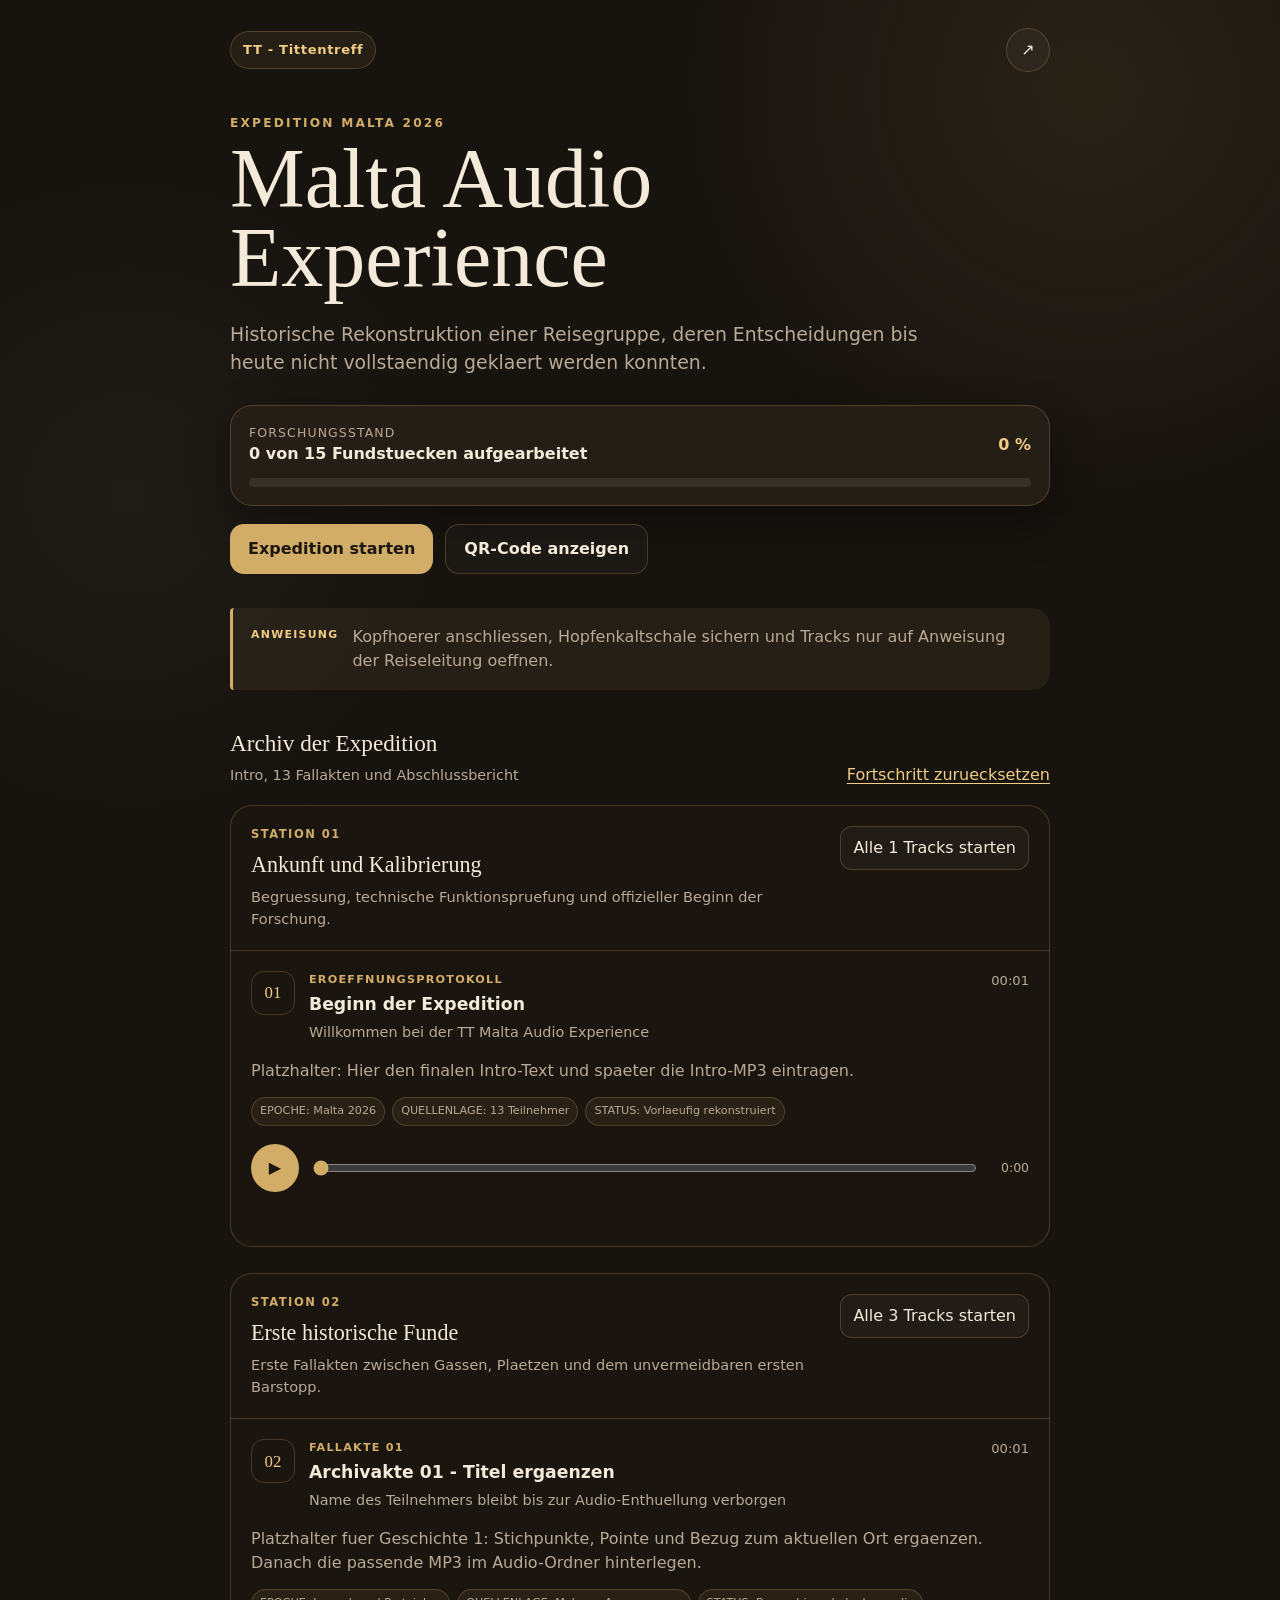
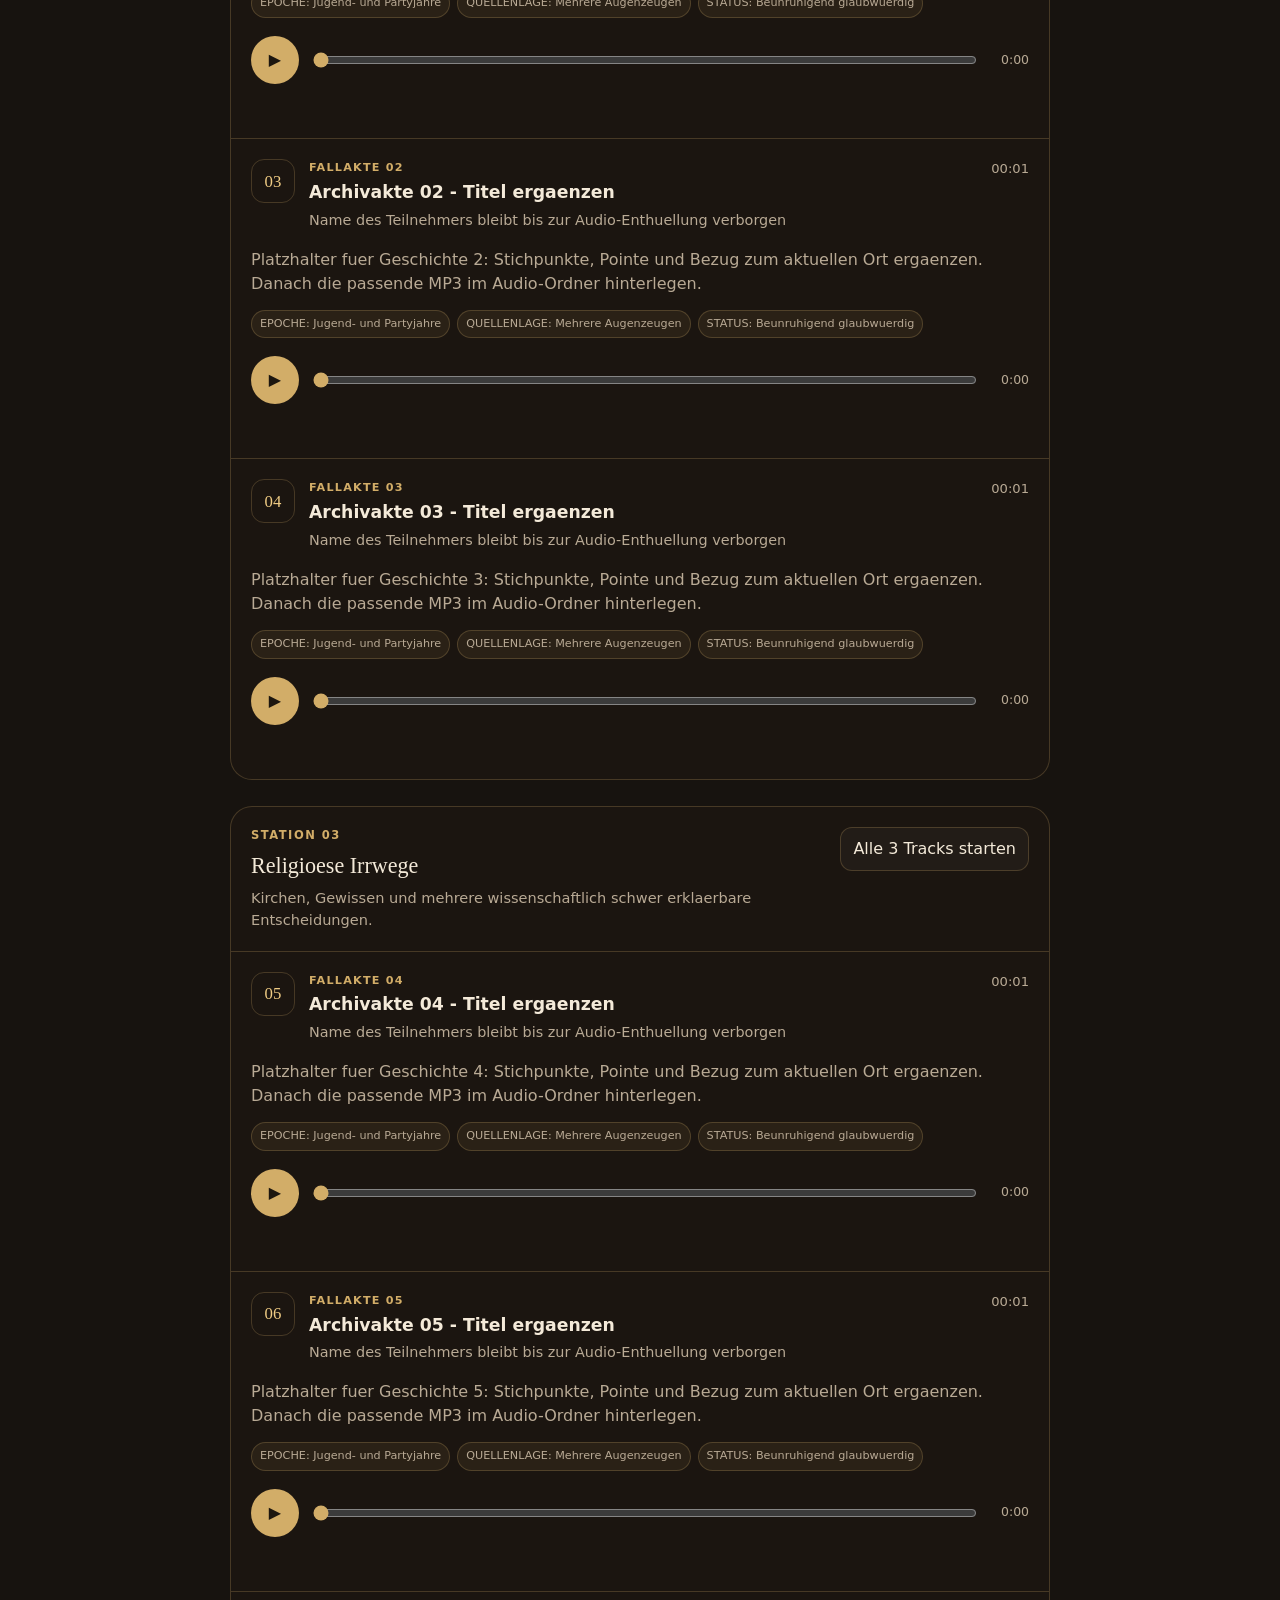
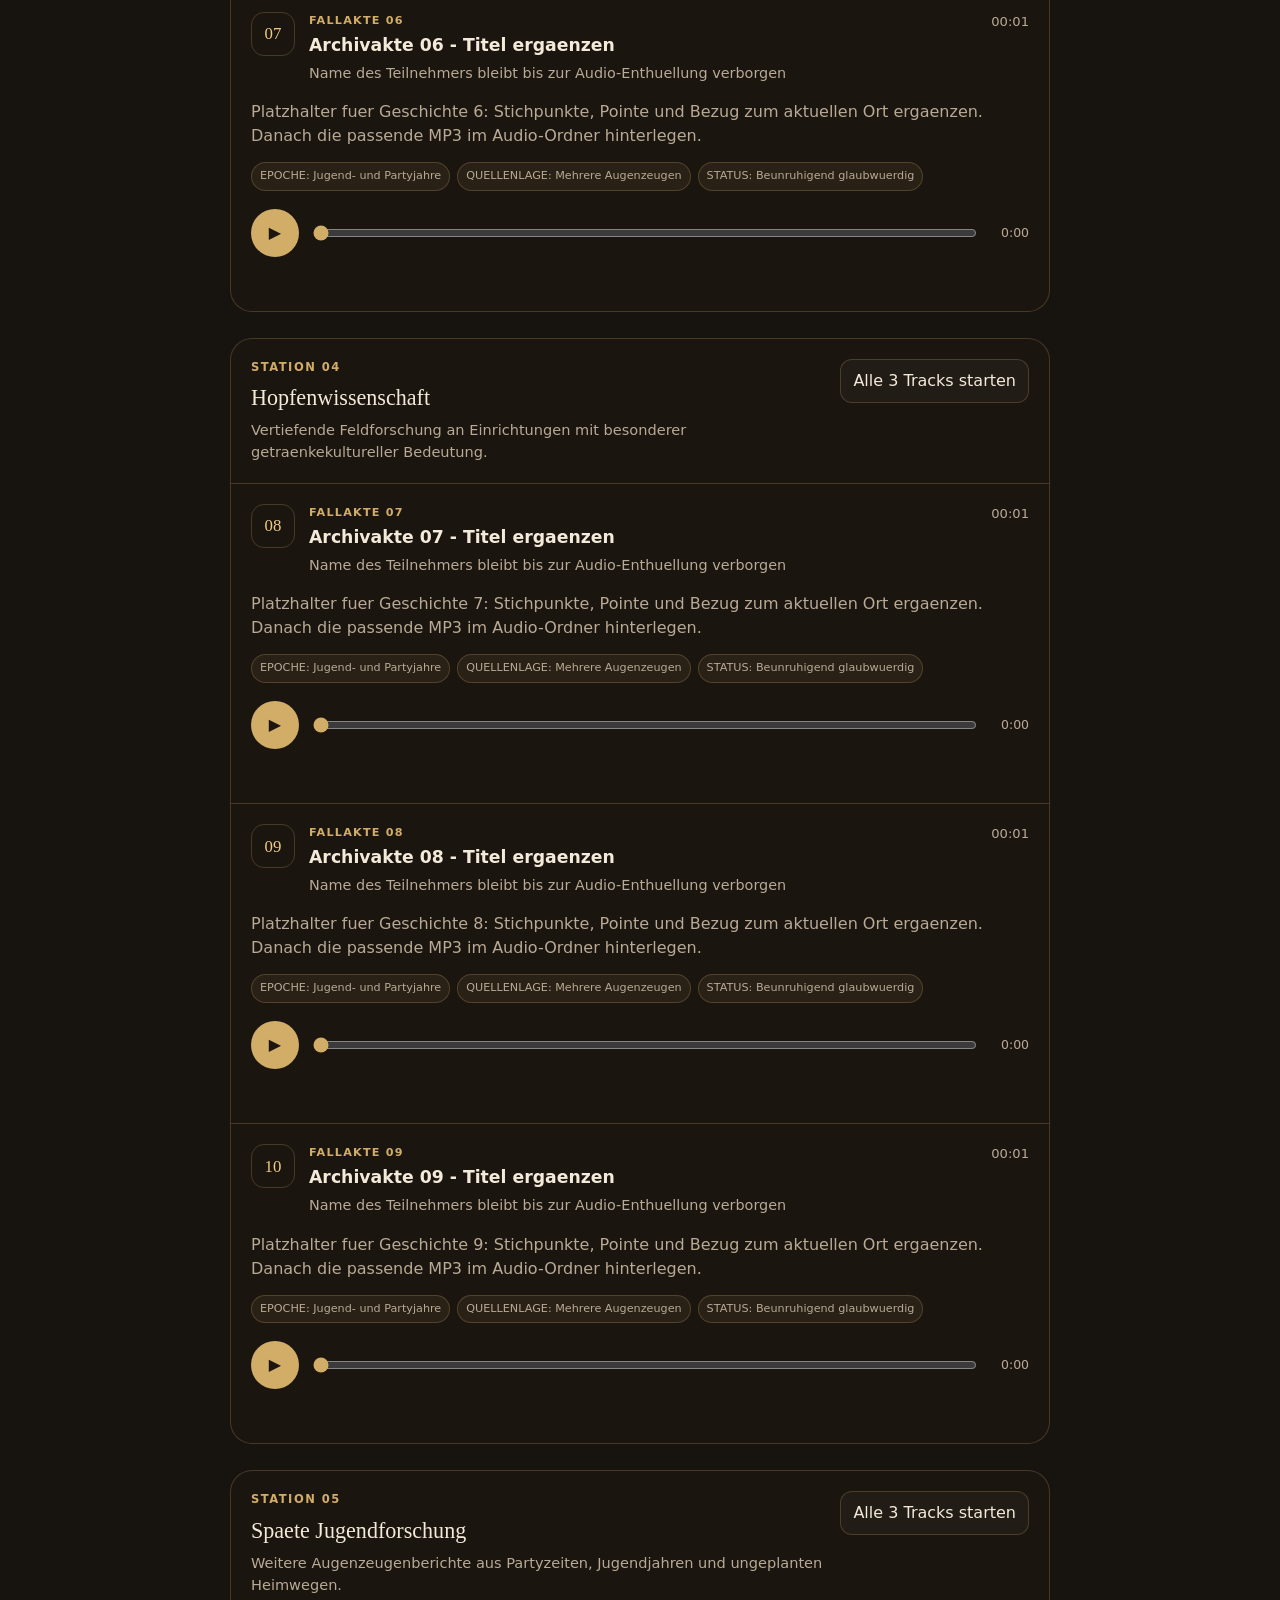
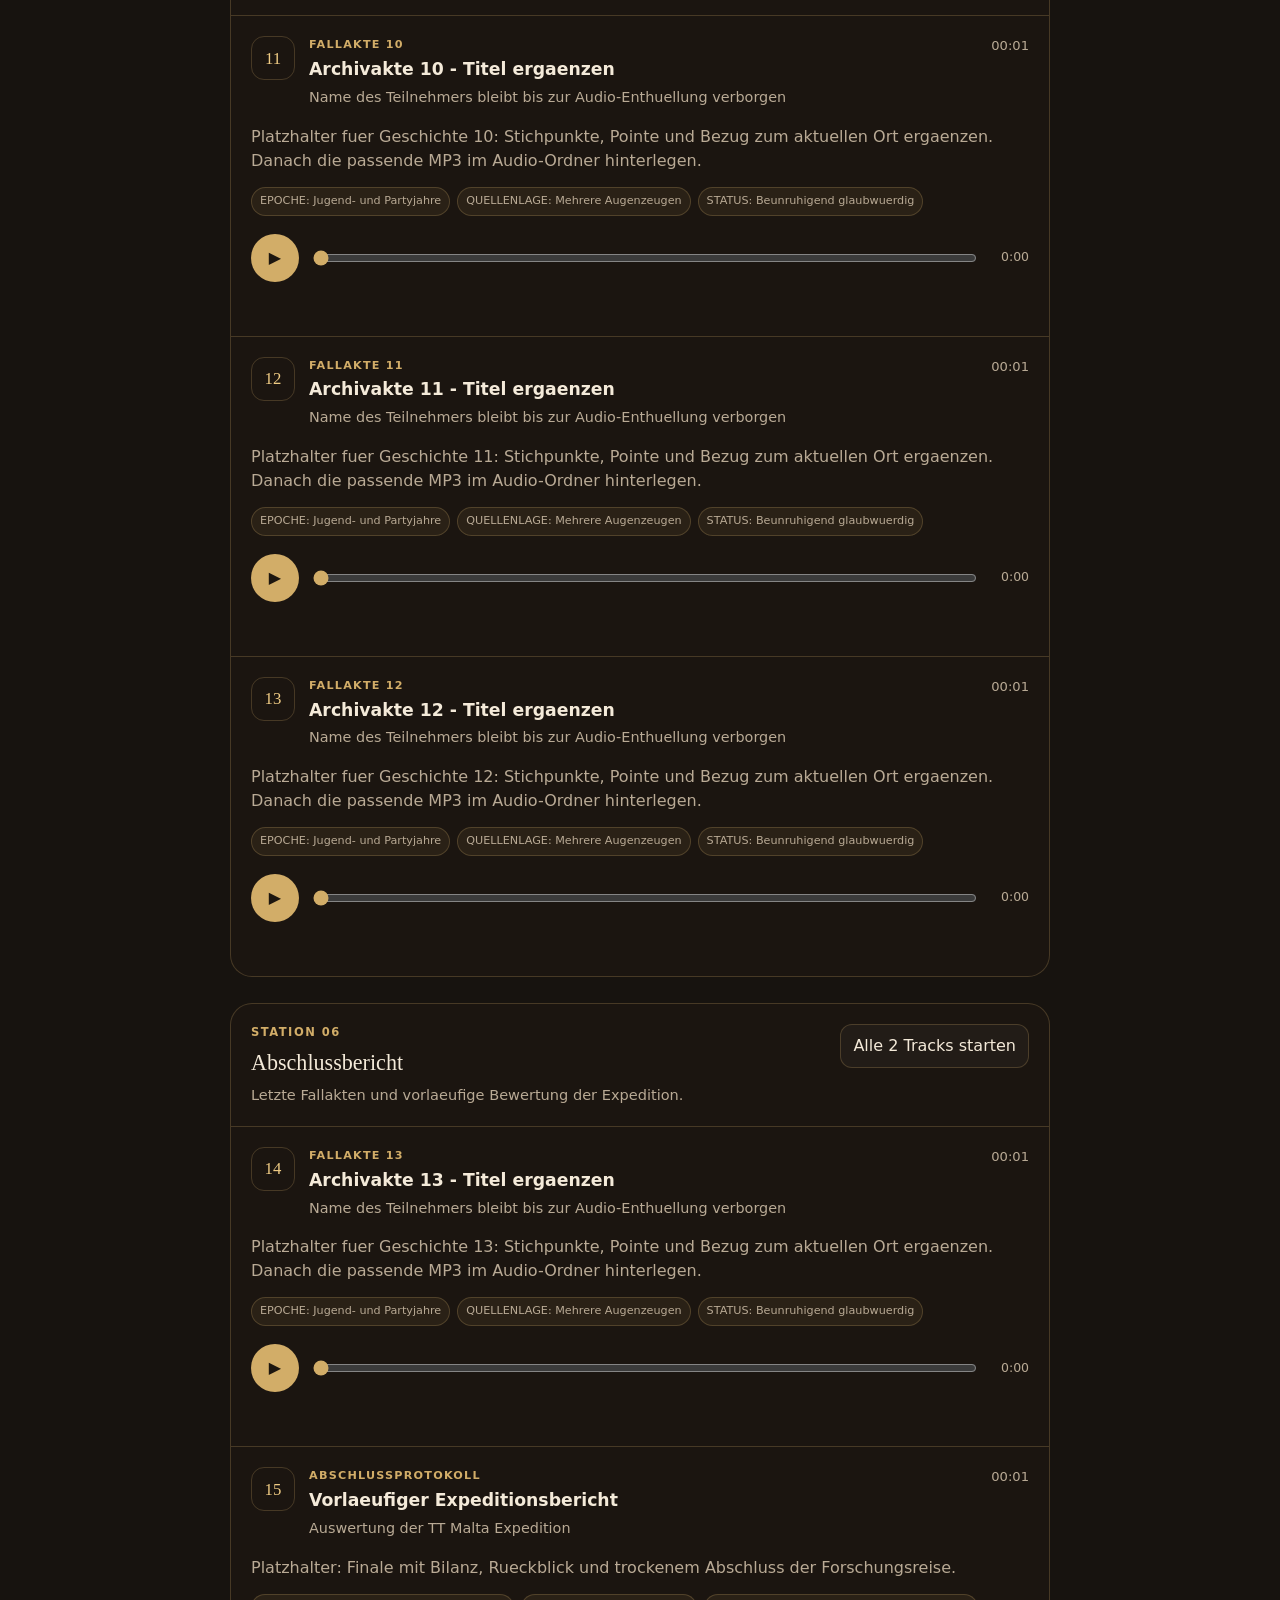
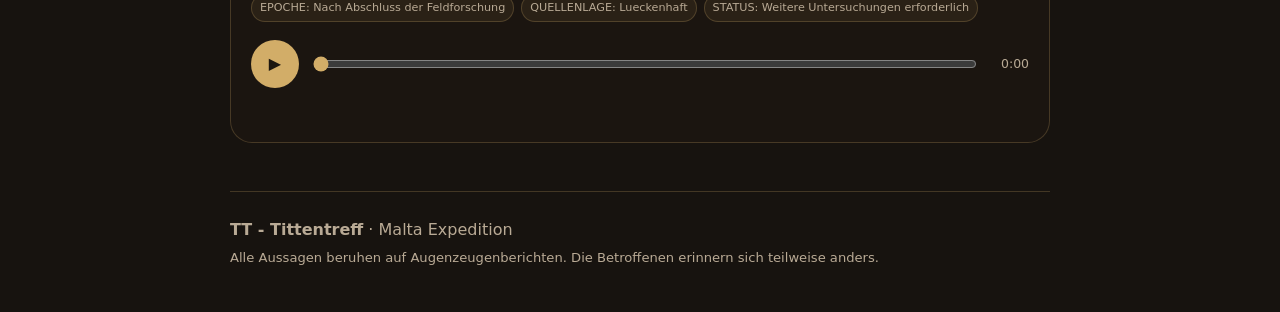
==== index.html @ 0d052f30 "Add files via upload" ====
<!doctype html>
<html lang="de">
<head>
  <meta charset="utf-8">
  <meta name="viewport" content="width=device-width, initial-scale=1, viewport-fit=cover">
  <meta name="theme-color" content="#17130f">
  <meta name="description" content="Mobiler Audio Guide der TT Malta Expedition">
  <link rel="manifest" href="manifest.webmanifest">
  <link rel="icon" href="assets/icon-192.png">
  <link rel="stylesheet" href="styles.css">
  <title>TT Malta Audio Experience</title>
</head>
<body>
  <div class="ambient" aria-hidden="true"></div>

  <header class="hero">
    <div class="hero__topline">
      <span class="group-badge" id="groupBadge">TT &middot; Tittentreff</span>
      <button class="icon-button" id="shareButton" type="button" aria-label="Seite teilen" title="Seite teilen">
        <span aria-hidden="true">&#8599;</span>
      </button>
    </div>

    <p class="eyebrow" id="editionLabel">EXPEDITION MALTA 2026</p>
    <h1 id="siteTitle">Malta Audio Experience</h1>
    <p class="hero__text" id="siteSubtitle">
      Historische Rekonstruktion einer Reisegruppe, deren Entscheidungen bis heute nicht vollstaendig geklaert werden konnten.
    </p>

    <div class="progress-card" aria-live="polite">
      <div>
        <span class="progress-card__label">Forschungsstand</span>
        <strong id="progressText">0 von 15 Fundstuecken aufgearbeitet</strong>
      </div>
      <span class="progress-card__percent" id="progressPercent">0 %</span>
      <div class="progress-track" aria-hidden="true">
        <div class="progress-fill" id="progressFill"></div>
      </div>
    </div>

    <div class="hero__actions">
      <a class="button button--primary" href="#tracks">Expedition starten</a>
      <a class="button button--ghost" href="qr.html">QR-Code anzeigen</a>
    </div>
  </header>

  <main id="tracks" class="content">
    <section class="notice" aria-label="Hinweis">
      <span class="notice__stamp">ANWEISUNG</span>
      <p id="guideInstruction">
        Kopfhoerer anschliessen, Hopfenkaltschale sichern und Tracks nur auf Anweisung der Reiseleitung oeffnen.
      </p>
    </section>

    <div class="toolbar">
      <div>
        <p class="toolbar__title">Archiv der Expedition</p>
        <p class="toolbar__subtitle">Intro, 13 Fallakten und Abschlussbericht</p>
      </div>
      <button id="resetButton" class="text-button" type="button">Fortschritt zuruecksetzen</button>
    </div>

    <div id="stationsContainer" class="stations" aria-live="polite">
      <div class="loading">Archiv wird geladen...</div>
    </div>
  </main>

  <footer class="footer">
    <p><strong id="footerGroup">TT &middot; Tittentreff</strong> &middot; Malta Expedition</p>
    <p class="footer__small">Alle Aussagen beruhen auf Augenzeugenberichten. Die Betroffenen erinnern sich teilweise anders.</p>
  </footer>

  <div class="toast" id="toast" role="status" aria-live="polite"></div>
  <script src="app.js" defer></script>
</body>
</html>
---- styles.css ----
:root {
  --bg: #17130f;
  --bg-soft: #211a14;
  --panel: rgba(39, 31, 24, 0.94);
  --text: #f4ead9;
  --muted: #b9aa95;
  --accent: #d2ad68;
  --accent-strong: #f0cc84;
  --line: rgba(210, 173, 104, 0.24);
  --success: #9fbc8f;
  --shadow: 0 16px 42px rgba(0, 0, 0, 0.34);
  --radius: 22px;
}

* { box-sizing: border-box; }
html { scroll-behavior: smooth; }
body {
  margin: 0;
  min-width: 320px;
  background: var(--bg);
  color: var(--text);
  font-family: Inter, ui-sans-serif, system-ui, -apple-system, BlinkMacSystemFont, "Segoe UI", sans-serif;
  line-height: 1.5;
}
button, a { -webkit-tap-highlight-color: transparent; }
button { font: inherit; }
.ambient {
  position: fixed;
  inset: 0;
  pointer-events: none;
  background:
    radial-gradient(circle at 85% 10%, rgba(210, 173, 104, 0.10), transparent 32%),
    radial-gradient(circle at 10% 55%, rgba(255, 255, 255, 0.035), transparent 30%);
  z-index: -1;
}
.hero, .content, .footer { width: min(100% - 32px, 820px); margin-inline: auto; }
.hero { padding: 28px 0 34px; }
.hero__topline { display: flex; align-items: center; justify-content: space-between; gap: 16px; }
.group-badge, .status-badge, .meta-chip {
  display: inline-flex;
  align-items: center;
  width: fit-content;
  border: 1px solid var(--line);
  border-radius: 999px;
  background: rgba(210, 173, 104, 0.08);
  color: var(--accent-strong);
}
.group-badge { padding: 8px 12px; font-size: 0.82rem; font-weight: 750; letter-spacing: 0.05em; }
.icon-button {
  width: 44px;
  height: 44px;
  border: 1px solid var(--line);
  border-radius: 50%;
  color: var(--text);
  background: rgba(255, 255, 255, 0.035);
  cursor: pointer;
}
.eyebrow { margin: 42px 0 8px; color: var(--accent); letter-spacing: 0.18em; font-size: 0.76rem; font-weight: 800; }
h1 { margin: 0; max-width: 720px; font-family: Georgia, "Times New Roman", serif; font-size: clamp(2.55rem, 10vw, 5.25rem); line-height: 0.94; font-weight: 500; }
.hero__text { max-width: 700px; margin: 22px 0 0; color: var(--muted); font-size: clamp(1rem, 3.8vw, 1.18rem); }
.progress-card {
  display: grid;
  grid-template-columns: 1fr auto;
  gap: 12px 18px;
  margin-top: 28px;
  padding: 18px;
  border: 1px solid var(--line);
  border-radius: var(--radius);
  background: var(--panel);
  box-shadow: var(--shadow);
}
.progress-card__label { display: block; color: var(--muted); font-size: 0.78rem; text-transform: uppercase; letter-spacing: 0.09em; }
.progress-card__percent { align-self: center; color: var(--accent-strong); font-weight: 800; }
.progress-track { grid-column: 1 / -1; height: 9px; overflow: hidden; border-radius: 999px; background: rgba(255,255,255,0.08); }
.progress-fill { width: 0; height: 100%; border-radius: inherit; background: linear-gradient(90deg, var(--accent), var(--accent-strong)); transition: width 220ms ease; }
.hero__actions { display: flex; flex-wrap: wrap; gap: 12px; margin-top: 18px; }
.button {
  display: inline-flex;
  justify-content: center;
  align-items: center;
  min-height: 48px;
  padding: 12px 18px;
  border-radius: 14px;
  text-decoration: none;
  font-weight: 750;
}
.button--primary { background: var(--accent); color: #1c160f; }
.button--ghost { border: 1px solid var(--line); color: var(--text); background: rgba(255,255,255,0.025); }
.content { padding-bottom: 48px; }
.notice {
  display: flex;
  gap: 14px;
  align-items: flex-start;
  padding: 17px 18px;
  border-left: 3px solid var(--accent);
  border-radius: 4px 18px 18px 4px;
  background: rgba(210, 173, 104, 0.08);
}
.notice p { margin: 0; color: var(--muted); }
.notice__stamp { flex: 0 0 auto; margin-top: 2px; color: var(--accent-strong); font-size: 0.68rem; font-weight: 900; letter-spacing: 0.12em; }
.toolbar { display: flex; justify-content: space-between; align-items: flex-end; gap: 18px; margin: 36px 0 18px; }
.toolbar__title { margin: 0; font-family: Georgia, "Times New Roman", serif; font-size: 1.45rem; }
.toolbar__subtitle { margin: 4px 0 0; color: var(--muted); font-size: 0.9rem; }
.text-button { border: 0; padding: 0; color: var(--accent-strong); background: transparent; cursor: pointer; text-decoration: underline; text-underline-offset: 3px; }
.stations { display: grid; gap: 26px; }
.station {
  position: relative;
  overflow: hidden;
  border: 1px solid var(--line);
  border-radius: var(--radius);
  background: rgba(29, 23, 18, 0.76);
}
.station__header { display: flex; align-items: flex-start; justify-content: space-between; gap: 18px; padding: 20px; border-bottom: 1px solid var(--line); }
.station__kicker { margin: 0 0 5px; color: var(--accent); font-size: 0.72rem; font-weight: 850; letter-spacing: 0.13em; }
.station__title { margin: 0; font-family: Georgia, "Times New Roman", serif; font-size: 1.38rem; font-weight: 500; }
.station__description { margin: 5px 0 0; color: var(--muted); font-size: 0.91rem; }
.station__play {
  flex: 0 0 auto;
  min-height: 42px;
  padding: 9px 12px;
  border: 1px solid var(--line);
  border-radius: 12px;
  color: var(--text);
  background: rgba(255,255,255,0.03);
  cursor: pointer;
}
.track-list { display: grid; }
.track-card { padding: 20px; border-bottom: 1px solid var(--line); }
.track-card:last-child { border-bottom: 0; }
.track-card.is-playing { background: rgba(210, 173, 104, 0.065); }
.track-card.is-complete .track-card__number { color: var(--success); border-color: rgba(159, 188, 143, 0.45); }
.track-card__top { display: grid; grid-template-columns: auto 1fr auto; gap: 14px; align-items: start; }
.track-card__number {
  display: grid;
  place-items: center;
  width: 44px;
  height: 44px;
  border: 1px solid var(--line);
  border-radius: 13px;
  color: var(--accent-strong);
  font-family: Georgia, "Times New Roman", serif;
  font-size: 1.05rem;
}
.track-card__label { margin: 1px 0 3px; color: var(--accent); font-size: 0.7rem; font-weight: 850; letter-spacing: 0.11em; }
.track-card__title { margin: 0; font-size: 1.08rem; font-weight: 750; }
.track-card__subtitle { margin: 4px 0 0; color: var(--muted); font-size: 0.9rem; }
.track-card__duration { color: var(--muted); font-variant-numeric: tabular-nums; font-size: 0.82rem; }
.track-card__description { margin: 16px 0 0; color: var(--muted); }
.meta-row { display: flex; flex-wrap: wrap; gap: 7px; margin-top: 14px; }
.meta-chip { padding: 5px 8px; font-size: 0.7rem; color: var(--muted); }
.player-row { display: grid; grid-template-columns: auto 1fr auto; gap: 12px; align-items: center; margin-top: 18px; }
.play-button {
  width: 48px;
  height: 48px;
  border: 0;
  border-radius: 50%;
  color: #1c160f;
  background: var(--accent);
  cursor: pointer;
  font-weight: 900;
}
.track-progress { width: 100%; accent-color: var(--accent); cursor: pointer; }
.time-display { min-width: 42px; text-align: right; color: var(--muted); font-size: 0.78rem; font-variant-numeric: tabular-nums; }
.complete-row { min-height: 24px; margin-top: 10px; }
.status-badge { padding: 4px 8px; color: var(--success); border-color: rgba(159, 188, 143, 0.35); font-size: 0.68rem; font-weight: 850; letter-spacing: 0.08em; }
.loading, .error-box { padding: 26px; border: 1px solid var(--line); border-radius: var(--radius); color: var(--muted); text-align: center; }
.footer { padding: 26px 0 44px; border-top: 1px solid var(--line); color: var(--muted); }
.footer p { margin: 0; }
.footer__small { margin-top: 6px !important; font-size: 0.82rem; }
.toast {
  position: fixed;
  left: 50%;
  bottom: max(22px, env(safe-area-inset-bottom));
  z-index: 20;
  transform: translate(-50%, 18px);
  width: min(calc(100% - 32px), 520px);
  padding: 12px 15px;
  border: 1px solid var(--line);
  border-radius: 13px;
  background: #2b221a;
  color: var(--text);
  box-shadow: var(--shadow);
  opacity: 0;
  pointer-events: none;
  transition: opacity 160ms ease, transform 160ms ease;
}
.toast.is-visible { opacity: 1; transform: translate(-50%, 0); }
.qr-page { min-height: 100vh; display: grid; place-items: center; padding: 28px 16px; }
.qr-panel { width: min(100%, 580px); padding: 24px; border: 1px solid var(--line); border-radius: var(--radius); background: var(--panel); text-align: center; box-shadow: var(--shadow); }
.qr-panel h1 { font-size: clamp(2rem, 10vw, 3.8rem); }
.qr-panel p { color: var(--muted); }
.qr-image { display: block; width: min(100%, 330px); margin: 24px auto; padding: 14px; border-radius: 18px; background: #fff; }
.qr-url { overflow-wrap: anywhere; color: var(--accent-strong) !important; font-family: ui-monospace, SFMono-Regular, Menlo, monospace; font-size: 0.82rem; }

@media (max-width: 600px) {
  .hero, .content, .footer { width: min(100% - 24px, 820px); }
  .hero { padding-top: 18px; }
  .eyebrow { margin-top: 32px; }
  .toolbar { align-items: flex-start; flex-direction: column; }
  .station__header { flex-direction: column; }
  .station__play { width: 100%; }
  .track-card__top { grid-template-columns: auto 1fr; }
  .track-card__duration { grid-column: 2; }
  .player-row { grid-template-columns: auto 1fr; }
  .time-display { grid-column: 2; }
}

@media (prefers-reduced-motion: reduce) {
  * { scroll-behavior: auto !important; transition: none !important; }
}
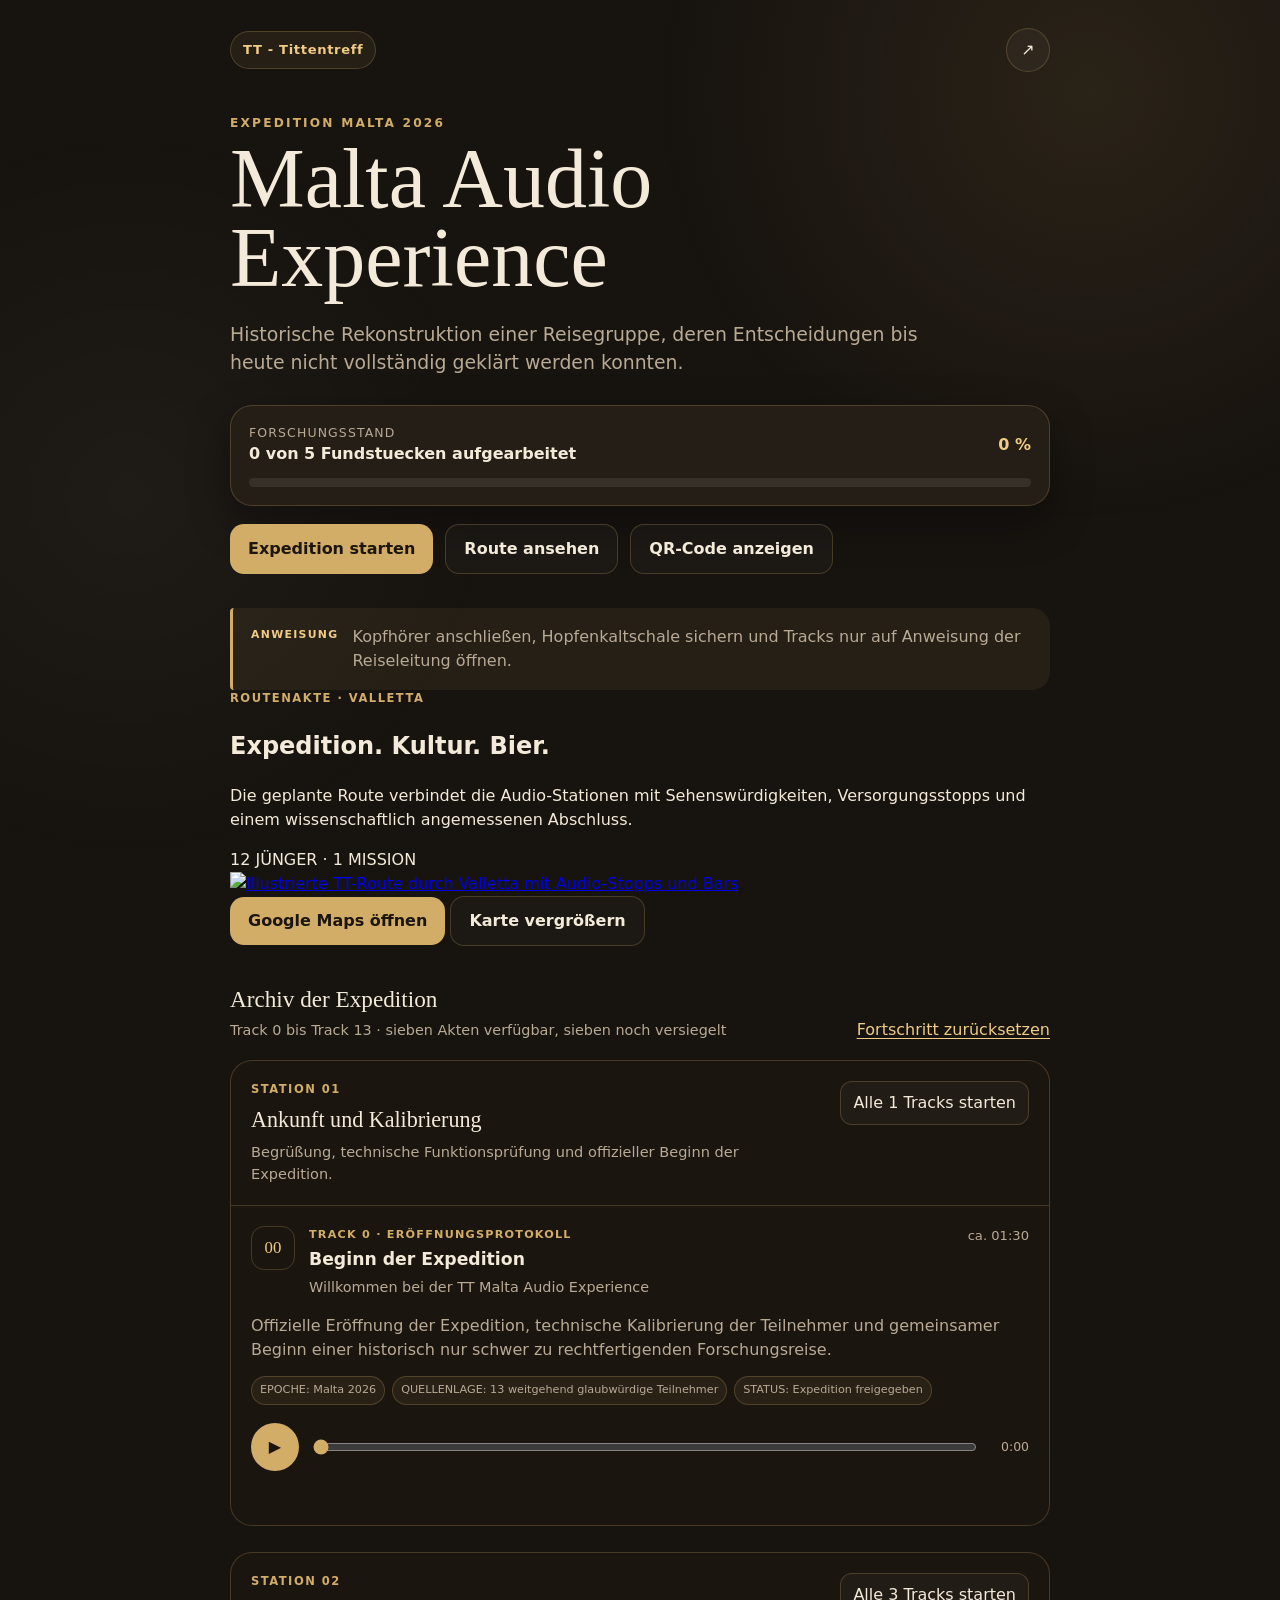
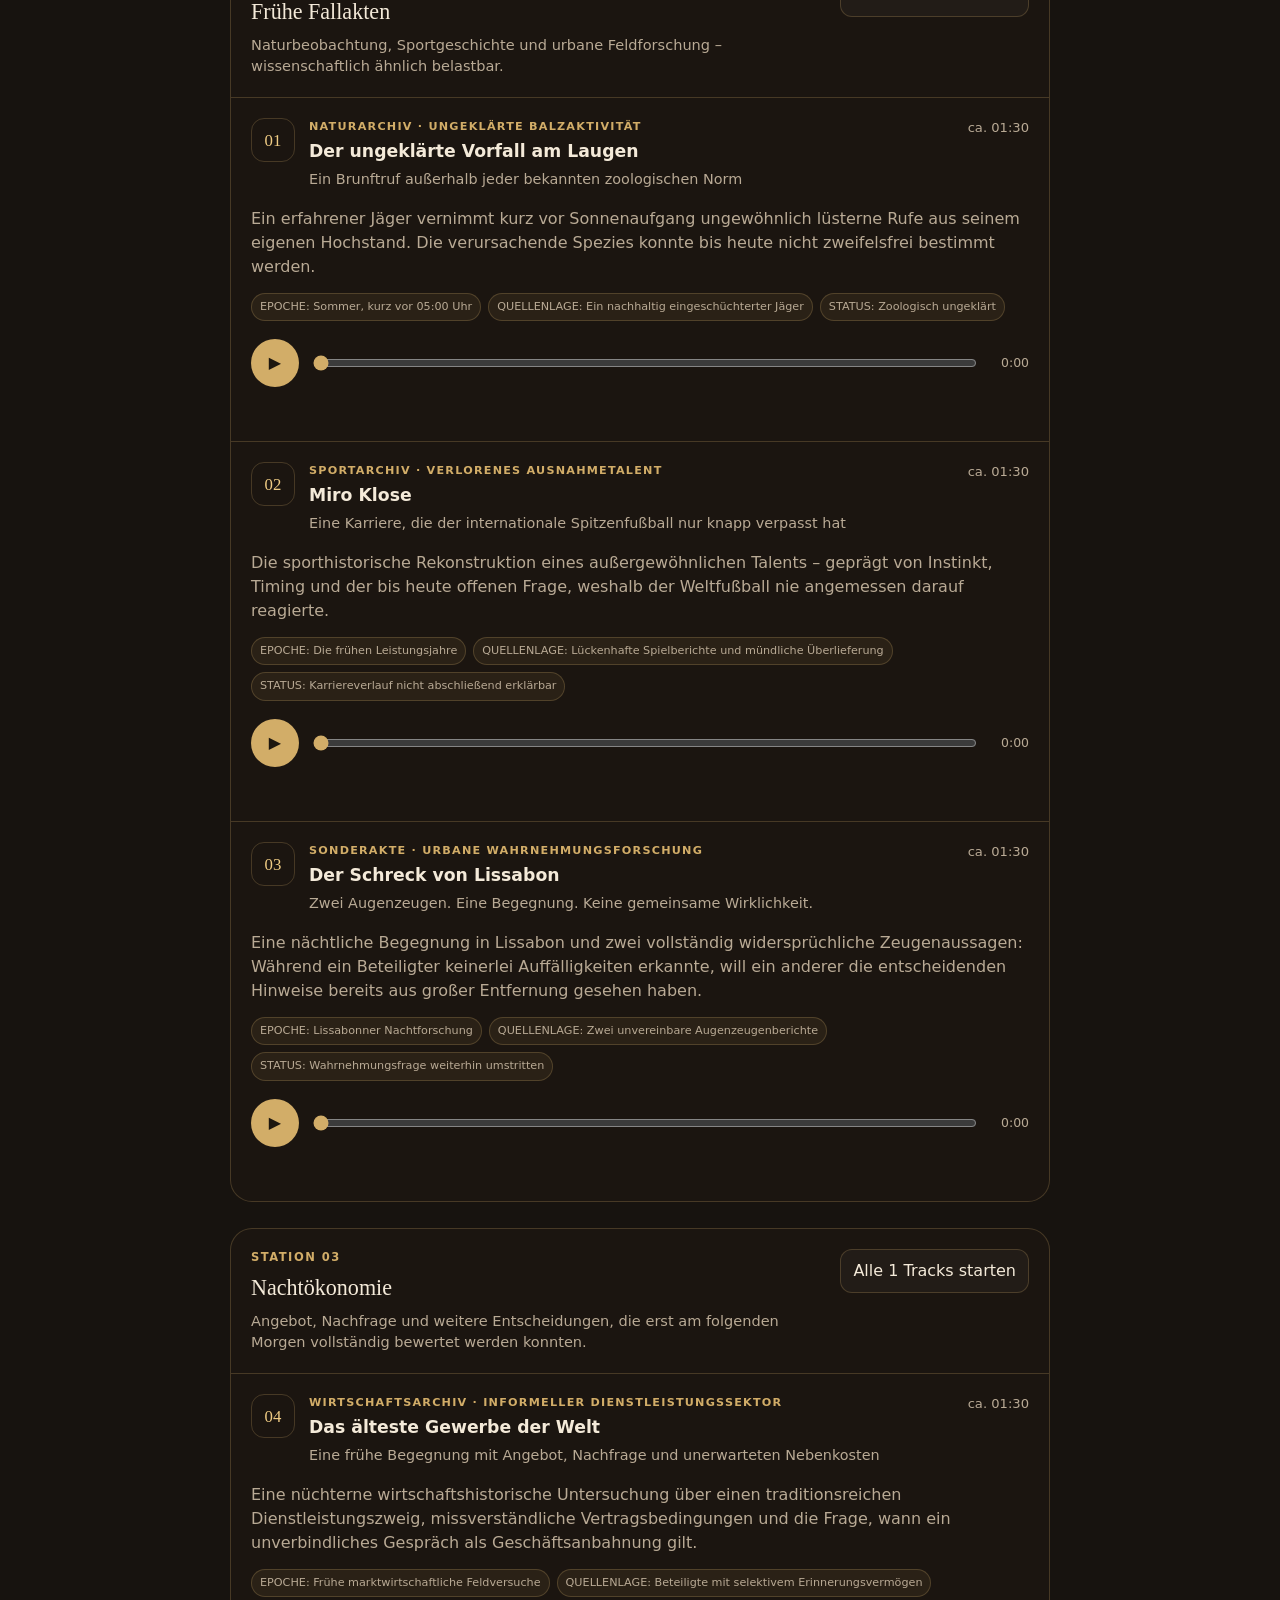
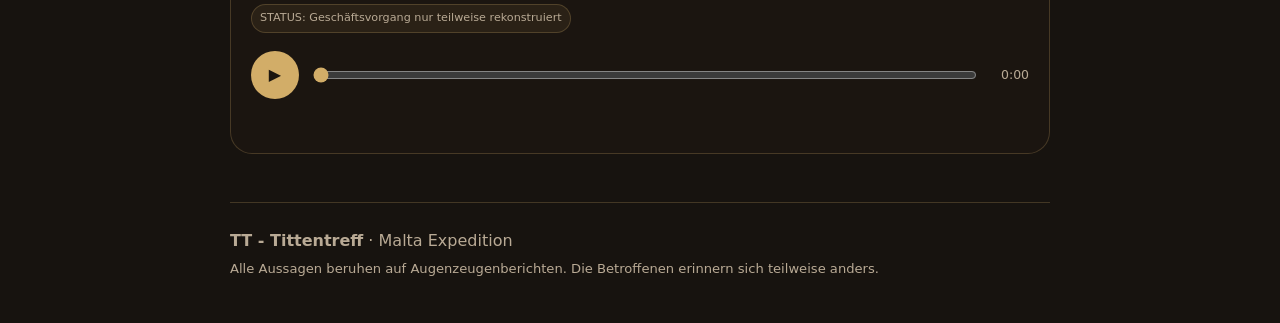
==== commit 9ce61e29: "Fix typos and improve text clarity in index.html" ====
--- a/index.html
+++ b/index.html
@@ -24,13 +24,13 @@
     <p class="eyebrow" id="editionLabel">EXPEDITION MALTA 2026</p>
     <h1 id="siteTitle">Malta Audio Experience</h1>
     <p class="hero__text" id="siteSubtitle">
-      Historische Rekonstruktion einer Reisegruppe, deren Entscheidungen bis heute nicht vollstaendig geklaert werden konnten.
+      Historische Rekonstruktion einer Reisegruppe, deren Entscheidungen bis heute nicht vollständig geklärt werden konnten.
     </p>
 
     <div class="progress-card" aria-live="polite">
       <div>
         <span class="progress-card__label">Forschungsstand</span>
-        <strong id="progressText">0 von 15 Fundstuecken aufgearbeitet</strong>
+        <strong id="progressText">0 von 7 verfügbaren Fundstücken aufgearbeitet</strong>
       </div>
       <span class="progress-card__percent" id="progressPercent">0 %</span>
       <div class="progress-track" aria-hidden="true">
@@ -40,24 +40,43 @@
 
     <div class="hero__actions">
       <a class="button button--primary" href="#tracks">Expedition starten</a>
+      <a class="button button--ghost" href="#route">Route ansehen</a>
       <a class="button button--ghost" href="qr.html">QR-Code anzeigen</a>
     </div>
   </header>
 
-  <main id="tracks" class="content">
+  <main class="content">
     <section class="notice" aria-label="Hinweis">
       <span class="notice__stamp">ANWEISUNG</span>
       <p id="guideInstruction">
-        Kopfhoerer anschliessen, Hopfenkaltschale sichern und Tracks nur auf Anweisung der Reiseleitung oeffnen.
+        Kopfhörer anschließen, Hopfenkaltschale sichern und Tracks nur auf Anweisung der Reiseleitung öffnen.
       </p>
     </section>
 
-    <div class="toolbar">
+    <section id="route" class="route-card" aria-labelledby="routeTitle">
+      <div class="route-card__header">
+        <div>
+          <p class="station__kicker">ROUTENAKTE · VALLETTA</p>
+          <h2 id="routeTitle" class="route-card__title">Expedition. Kultur. Bier.</h2>
+          <p class="route-card__text">Die geplante Route verbindet die Audio-Stationen mit Sehenswürdigkeiten, Versorgungsstopps und einem wissenschaftlich angemessenen Abschluss.</p>
+        </div>
+        <span class="route-card__stamp">12 JÜNGER · 1 MISSION</span>
+      </div>
+      <a class="route-card__image-link" href="assets/tt-valletta-route.jpg" target="_blank" rel="noopener" aria-label="Routenkarte in voller Größe öffnen">
+        <img class="route-card__image" src="assets/tt-valletta-route.jpg" alt="Illustrierte TT-Route durch Valletta mit Audio-Stopps und Bars" loading="lazy">
+      </a>
+      <div class="route-card__actions">
+        <a class="button button--primary" href="https://www.google.com/maps/dir/?api=1&origin=Triton+Fountain%2C+Valletta%2C+Malta&destination=Lower+Barrakka+Gardens%2C+Valletta%2C+Malta&travelmode=walking&waypoints=Upper+Barrakka+Gardens%2C+Valletta%2C+Malta%7CSt+John%27s+Co-Cathedral%2C+Valletta%2C+Malta%7CCaffe+Cordina%2C+Valletta%2C+Malta%7CSt+George%27s+Square%2C+Valletta%2C+Malta%7CSt+Lucia+Street%2C+Valletta%2C+Malta%7CCafe+Society%2C+Valletta%2C+Malta%7CStrait+Street%2C+Valletta%2C+Malta%7CTico+Tico%2C+Valletta%2C+Malta" target="_blank" rel="noopener">Google Maps öffnen</a>
+        <a class="button button--ghost" href="assets/tt-valletta-route.jpg" target="_blank" rel="noopener">Karte vergrößern</a>
+      </div>
+    </section>
+
+    <div id="tracks" class="toolbar">
       <div>
         <p class="toolbar__title">Archiv der Expedition</p>
-        <p class="toolbar__subtitle">Intro, 13 Fallakten und Abschlussbericht</p>
+        <p class="toolbar__subtitle">Track 0 bis Track 13 · sieben Akten verfügbar, sieben noch versiegelt</p>
       </div>
-      <button id="resetButton" class="text-button" type="button">Fortschritt zuruecksetzen</button>
+      <button id="resetButton" class="text-button" type="button">Fortschritt zurücksetzen</button>
     </div>
 
     <div id="stationsContainer" class="stations" aria-live="polite">
